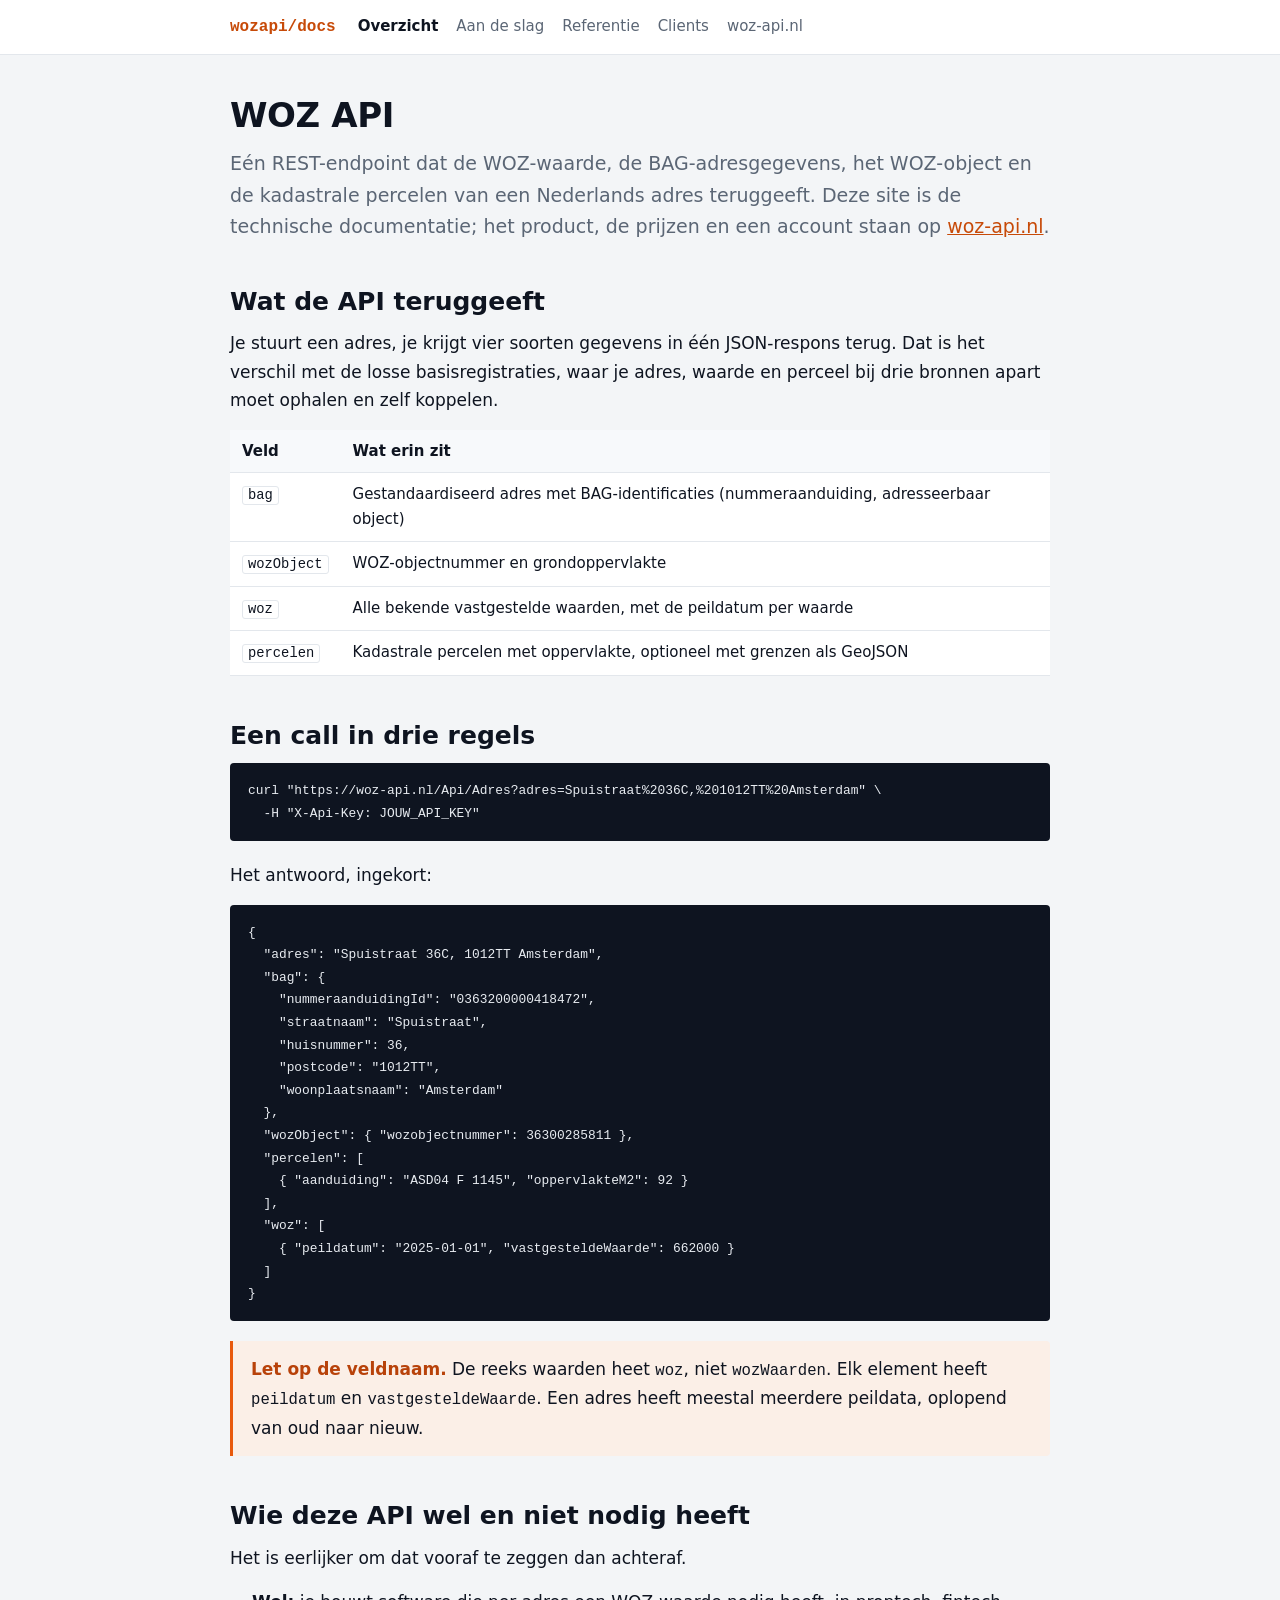
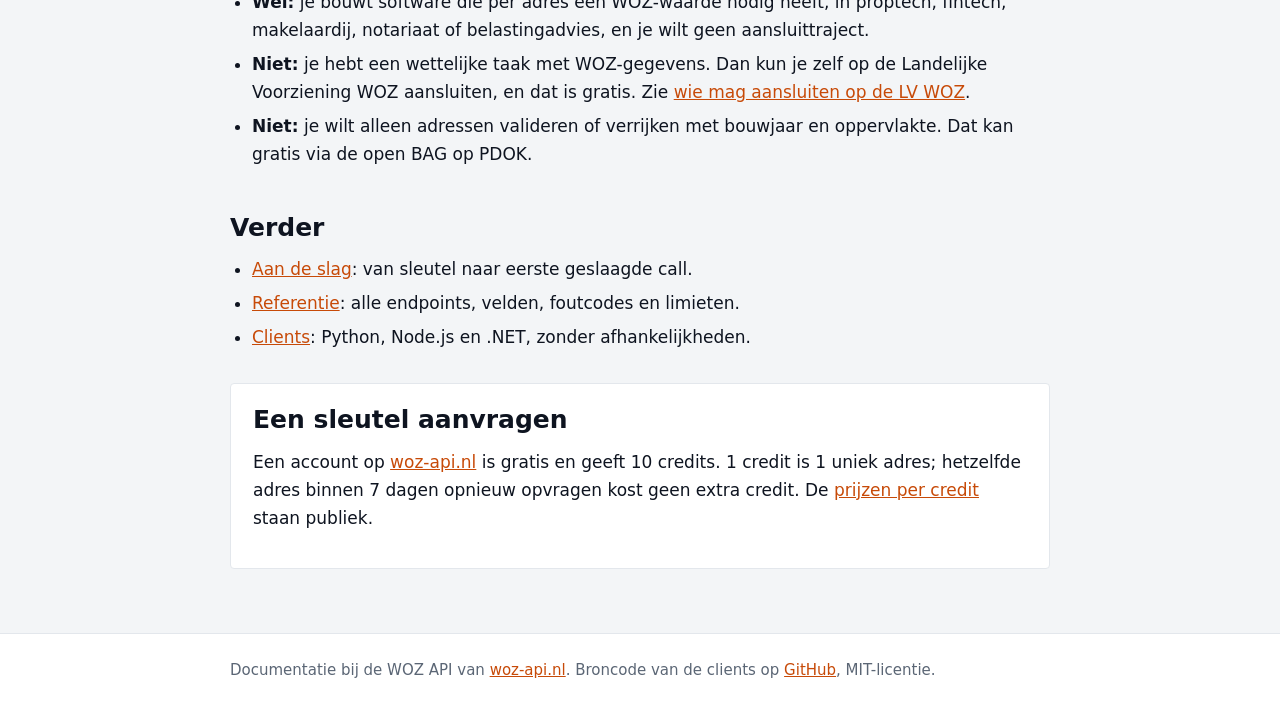
==== index.html @ 1099d042 "Technische documentatie van de WOZ API Vier pagina's: overzicht, aan de slag, referentie en clients." ====
<!doctype html>
<html lang="nl">
<head>
<meta charset="utf-8">
<meta name="viewport" content="width=device-width, initial-scale=1">
<title>WOZ API: technische documentatie voor Nederlandse WOZ-waarden</title>
<meta name="description" content="Technische documentatie van de WOZ API: WOZ-waarde, BAG-adres en kadastraal perceel van elk Nederlands adres via 1 REST-endpoint. Clients in Python, Node en .NET.">
<link rel="canonical" href="https://wozapi.github.io/">
<link rel="stylesheet" href="/assets/docs.css">
<meta property="og:type" content="website">
<meta property="og:title" content="WOZ API: technische documentatie">
<meta property="og:description" content="WOZ-waarde, BAG-adresgegevens en kadastrale percelen van elk Nederlands adres via 1 REST-endpoint.">
<meta property="og:url" content="https://wozapi.github.io/">
<script type="application/ld+json">
{"@context":"https://schema.org","@graph":[
{"@type":"TechArticle","headline":"WOZ API: technische documentatie voor Nederlandse WOZ-waarden","description":"Technische documentatie van de WOZ API: WOZ-waarde, BAG-adresgegevens en kadastrale percelen van elk Nederlands adres via 1 REST-endpoint.","url":"https://wozapi.github.io/","inLanguage":"nl-NL","author":{"@type":"Organization","name":"WozApi","url":"https://woz-api.nl"},"about":{"@type":"WebAPI","name":"WOZ API","documentation":"https://wozapi.github.io/reference.html","provider":{"@type":"Organization","name":"WozApi","url":"https://woz-api.nl"}}}
]}
</script>
</head>
<body>
<header class="top">
  <div class="wrap">
    <a class="brand" href="/">wozapi<span aria-hidden="true">/</span>docs</a>
    <nav aria-label="Documentatie">
      <a href="/" aria-current="page">Overzicht</a>
      <a href="/getting-started.html">Aan de slag</a>
      <a href="/reference.html">Referentie</a>
      <a href="/clients.html">Clients</a>
      <a href="https://woz-api.nl">woz-api.nl</a>
    </nav>
  </div>
</header>

<main>
<div class="wrap">

<h1>WOZ API</h1>
<p class="lead">Eén REST-endpoint dat de WOZ-waarde, de BAG-adresgegevens, het WOZ-object en de
kadastrale percelen van een Nederlands adres teruggeeft. Deze site is de technische
documentatie; het product, de prijzen en een account staan op
<a href="https://woz-api.nl">woz-api.nl</a>.</p>

<h2>Wat de API teruggeeft</h2>
<p>Je stuurt een adres, je krijgt vier soorten gegevens in één JSON-respons terug. Dat is het
verschil met de losse basisregistraties, waar je adres, waarde en perceel bij drie bronnen
apart moet ophalen en zelf koppelen.</p>

<div class="table-scroll">
<table>
  <thead><tr><th>Veld</th><th>Wat erin zit</th></tr></thead>
  <tbody>
    <tr><td><code>bag</code></td><td>Gestandaardiseerd adres met BAG-identificaties (nummeraanduiding, adresseerbaar object)</td></tr>
    <tr><td><code>wozObject</code></td><td>WOZ-objectnummer en grondoppervlakte</td></tr>
    <tr><td><code>woz</code></td><td>Alle bekende vastgestelde waarden, met de peildatum per waarde</td></tr>
    <tr><td><code>percelen</code></td><td>Kadastrale percelen met oppervlakte, optioneel met grenzen als GeoJSON</td></tr>
  </tbody>
</table>
</div>

<h2>Een call in drie regels</h2>
<pre tabindex="0" role="region" aria-label="Voorbeeld met curl"><code>curl "https://woz-api.nl/Api/Adres?adres=Spuistraat%2036C,%201012TT%20Amsterdam" \
  -H "X-Api-Key: JOUW_API_KEY"</code></pre>

<p>Het antwoord, ingekort:</p>

<pre tabindex="0" role="region" aria-label="Voorbeeldrespons"><code>{
  "adres": "Spuistraat 36C, 1012TT Amsterdam",
  "bag": {
    "nummeraanduidingId": "0363200000418472",
    "straatnaam": "Spuistraat",
    "huisnummer": 36,
    "postcode": "1012TT",
    "woonplaatsnaam": "Amsterdam"
  },
  "wozObject": { "wozobjectnummer": 36300285811 },
  "percelen": [
    { "aanduiding": "ASD04 F 1145", "oppervlakteM2": 92 }
  ],
  "woz": [
    { "peildatum": "2025-01-01", "vastgesteldeWaarde": 662000 }
  ]
}</code></pre>

<div class="callout">
  <strong>Let op de veldnaam.</strong> De reeks waarden heet <code>woz</code>, niet
  <code>wozWaarden</code>. Elk element heeft <code>peildatum</code> en
  <code>vastgesteldeWaarde</code>. Een adres heeft meestal meerdere peildata, oplopend van oud
  naar nieuw.
</div>

<h2>Wie deze API wel en niet nodig heeft</h2>
<p>Het is eerlijker om dat vooraf te zeggen dan achteraf.</p>
<ul>
  <li><strong>Wel:</strong> je bouwt software die per adres een WOZ-waarde nodig heeft, in
    proptech, fintech, makelaardij, notariaat of belastingadvies, en je wilt geen aansluittraject.</li>
  <li><strong>Niet:</strong> je hebt een wettelijke taak met WOZ-gegevens. Dan kun je zelf op de
    Landelijke Voorziening WOZ aansluiten, en dat is gratis. Zie
    <a href="https://woz-api.nl/artikelen/lv-woz-uitgelegd-wie-mag-aansluiten-en-wie-niet">wie
    mag aansluiten op de LV WOZ</a>.</li>
  <li><strong>Niet:</strong> je wilt alleen adressen valideren of verrijken met bouwjaar en
    oppervlakte. Dat kan gratis via de open BAG op PDOK.</li>
</ul>

<h2>Verder</h2>
<ul>
  <li><a href="/getting-started.html">Aan de slag</a>: van sleutel naar eerste geslaagde call.</li>
  <li><a href="/reference.html">Referentie</a>: alle endpoints, velden, foutcodes en limieten.</li>
  <li><a href="/clients.html">Clients</a>: Python, Node.js en .NET, zonder afhankelijkheden.</li>
</ul>

<div class="cta">
  <h2>Een sleutel aanvragen</h2>
  <p>Een account op <a href="https://woz-api.nl">woz-api.nl</a> is gratis en geeft 10 credits.
  1 credit is 1 uniek adres; hetzelfde adres binnen 7 dagen opnieuw opvragen kost geen extra
  credit. De <a href="https://woz-api.nl/woz-api-prijs">prijzen per credit</a> staan publiek.</p>
</div>

</div>
</main>

<footer class="bottom">
  <div class="wrap">
    Documentatie bij de WOZ API van <a href="https://woz-api.nl">woz-api.nl</a>.
    Broncode van de clients op <a href="https://github.com/WozApi/wozapi-clients">GitHub</a>, MIT-licentie.
  </div>
</footer>
</body>
</html>
---- assets/docs.css ----
/* WozApi docs, huisstijl uit docs/design/DESIGN_SYSTEM.md: inkt op koel papier, 1 accent.
   Bewust 1 klein CSS-bestand zonder build-stap: GitHub Pages serveert dit statisch, en een
   Jekyll-thema zou controle over de SEO-tags en de laadtijd kosten zonder iets toe te voegen.
   Systeemfonts omdat een webfont hier een extra render-blocking request naar een derde partij
   zou zijn voor documentatie die vooral gelezen en gescand wordt. */
:root {
  --paper: #F3F5F7;
  --card: #FFFFFF;
  --ink: #0E1420;
  --muted: #5B6675;
  --line: #E3E7EC;
  --accent: #E8590C;
  --accent-strong: #C74A08;
  --accent-weak: #FBEFE7;
  --accent-ink: #B8420A;
  --mono: ui-monospace, SFMono-Regular, "SF Mono", Menlo, Consolas, "Liberation Mono", monospace;
  --sans: system-ui, -apple-system, "Segoe UI", Roboto, Helvetica, Arial, sans-serif;
}

* { box-sizing: border-box; }

body {
  margin: 0;
  background: var(--paper);
  color: var(--ink);
  font-family: var(--sans);
  font-size: 17px;
  line-height: 1.65;
  -webkit-text-size-adjust: 100%;
}

.wrap { max-width: 860px; margin: 0 auto; padding: 0 20px; }

header.top {
  background: var(--card);
  border-bottom: 1px solid var(--line);
  padding: 14px 0;
}
header.top .wrap { display: flex; flex-wrap: wrap; gap: 8px 22px; align-items: baseline; }
header.top .brand {
  font-family: var(--mono);
  font-weight: 600;
  color: var(--accent-strong);
  text-decoration: none;
  font-size: 16px;
}
header.top nav { display: flex; flex-wrap: wrap; gap: 18px; }
header.top nav a { color: var(--muted); text-decoration: none; font-size: 15px; }
header.top nav a:hover, header.top nav a:focus { color: var(--accent-strong); text-decoration: underline; }
header.top nav a[aria-current="page"] { color: var(--ink); font-weight: 600; }

main { padding: 40px 0 64px; }

h1 { font-size: 34px; line-height: 1.2; letter-spacing: -0.4px; margin: 0 0 12px; }
h2 { font-size: 25px; line-height: 1.25; margin: 44px 0 12px; }
h3 { font-size: 19px; margin: 30px 0 8px; }

.lead { font-size: 19px; color: var(--muted); margin: 0 0 28px; }

p { margin: 0 0 16px; }
ul, ol { margin: 0 0 16px; padding-left: 22px; }
li { margin-bottom: 6px; }

/* Links in lopende tekst onderstreept: het oranje haalt tegen de grijze tekst geen 3:1,
   dus kleur alleen is hier geen toegankelijk onderscheid. */
main a { color: var(--accent-strong); text-decoration: underline; }
main a:hover, main a:focus { text-decoration-thickness: 2px; }

pre {
  background: var(--ink);
  color: #E8ECF1;
  padding: 16px 18px;
  border-radius: 4px;
  overflow-x: auto;
  font-family: var(--mono);
  font-size: 14px;
  line-height: 1.6;
  margin: 0 0 20px;
}
pre:focus-visible { outline: 3px solid var(--accent); outline-offset: 2px; }
code { font-family: var(--mono); font-size: 0.92em; }
p code, li code, td code {
  background: var(--card);
  border: 1px solid var(--line);
  padding: 1px 5px;
  border-radius: 3px;
}

.table-scroll { overflow-x: auto; margin: 0 0 20px; }
table { border-collapse: collapse; width: 100%; font-size: 15px; background: var(--card); }
th, td { text-align: left; padding: 9px 12px; border-bottom: 1px solid var(--line); vertical-align: top; }
th { background: #F7F9FB; font-weight: 600; }

.callout {
  background: var(--accent-weak);
  border-left: 3px solid var(--accent);
  padding: 14px 18px;
  margin: 0 0 22px;
  border-radius: 0 4px 4px 0;
}
.callout strong { color: var(--accent-ink); }

.cta {
  background: var(--card);
  border: 1px solid var(--line);
  border-radius: 4px;
  padding: 20px 22px;
  margin: 32px 0 0;
}
.cta h2 { margin-top: 0; }

footer.bottom {
  border-top: 1px solid var(--line);
  background: var(--card);
  padding: 24px 0;
  color: var(--muted);
  font-size: 15px;
}
footer.bottom a { color: var(--accent-strong); }

@media (max-width: 560px) {
  body { font-size: 16px; }
  h1 { font-size: 28px; }
  h2 { font-size: 22px; }
  main { padding: 28px 0 44px; }
}
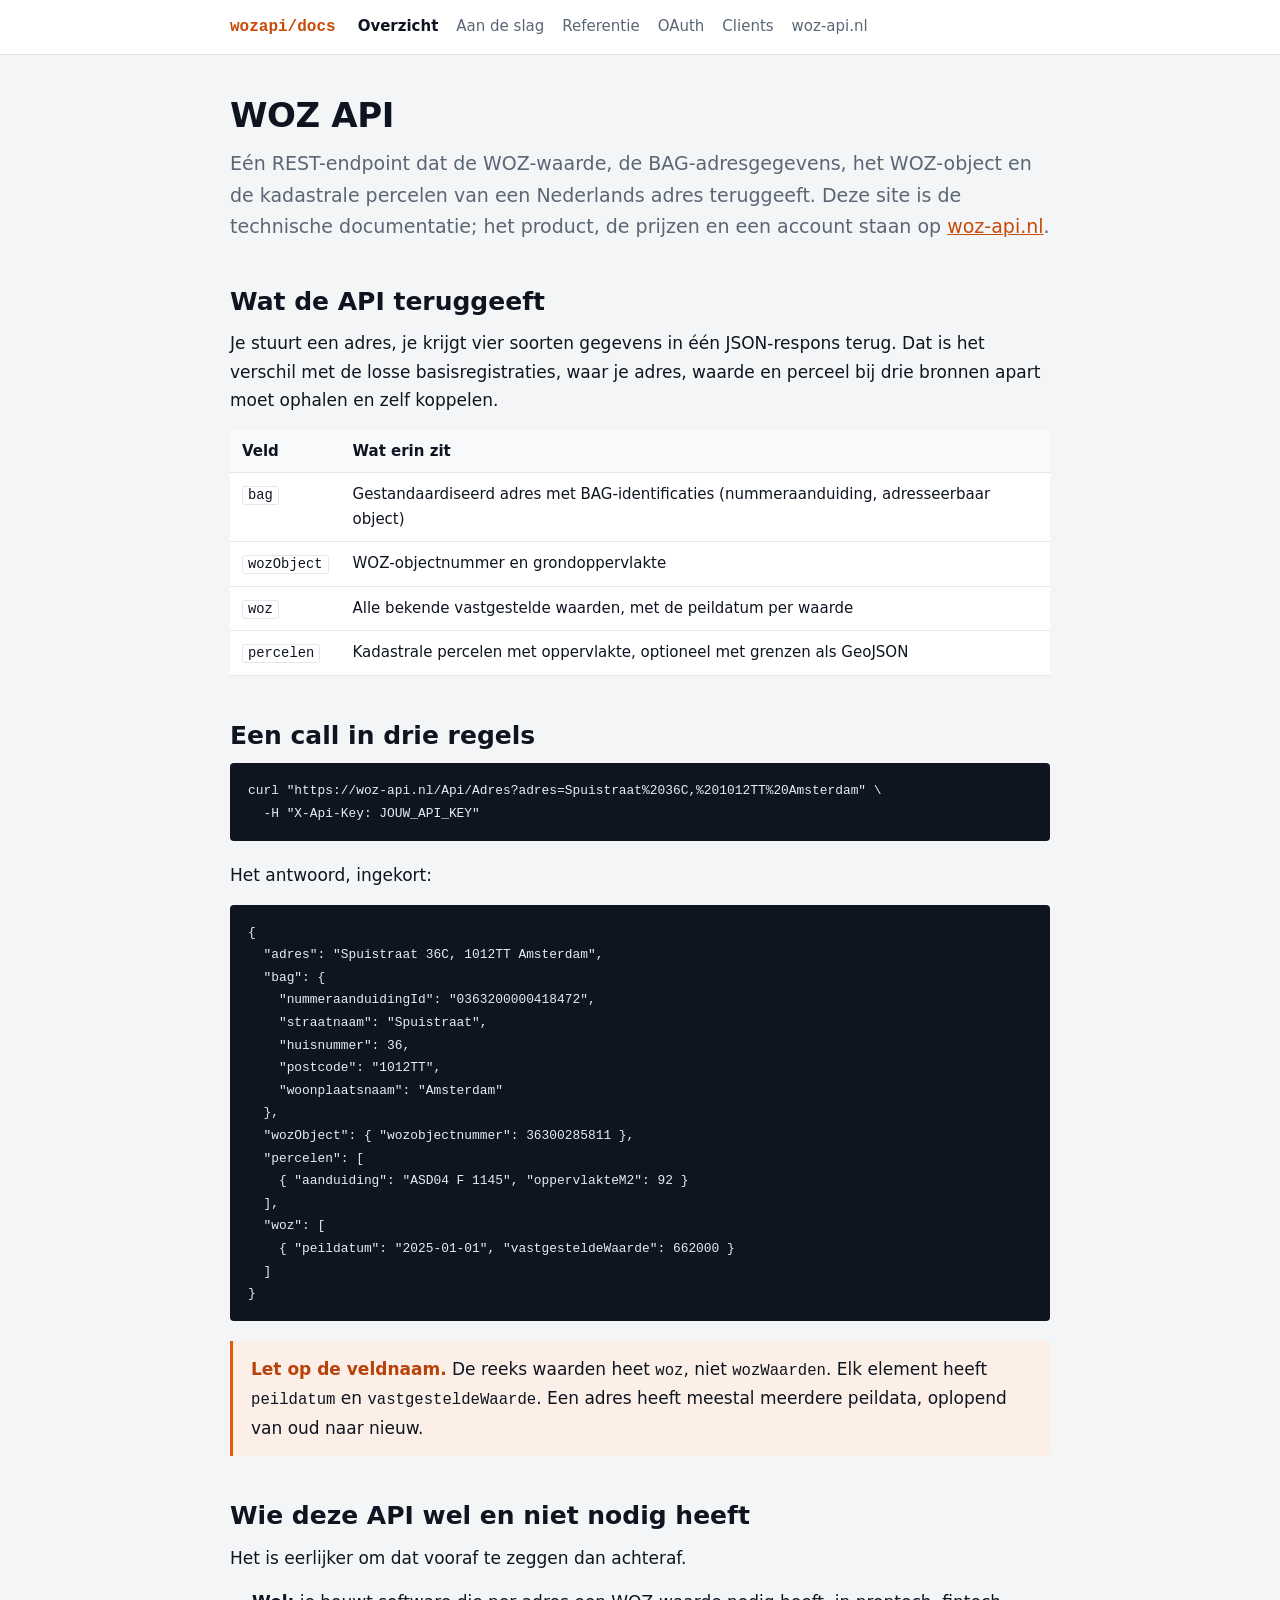
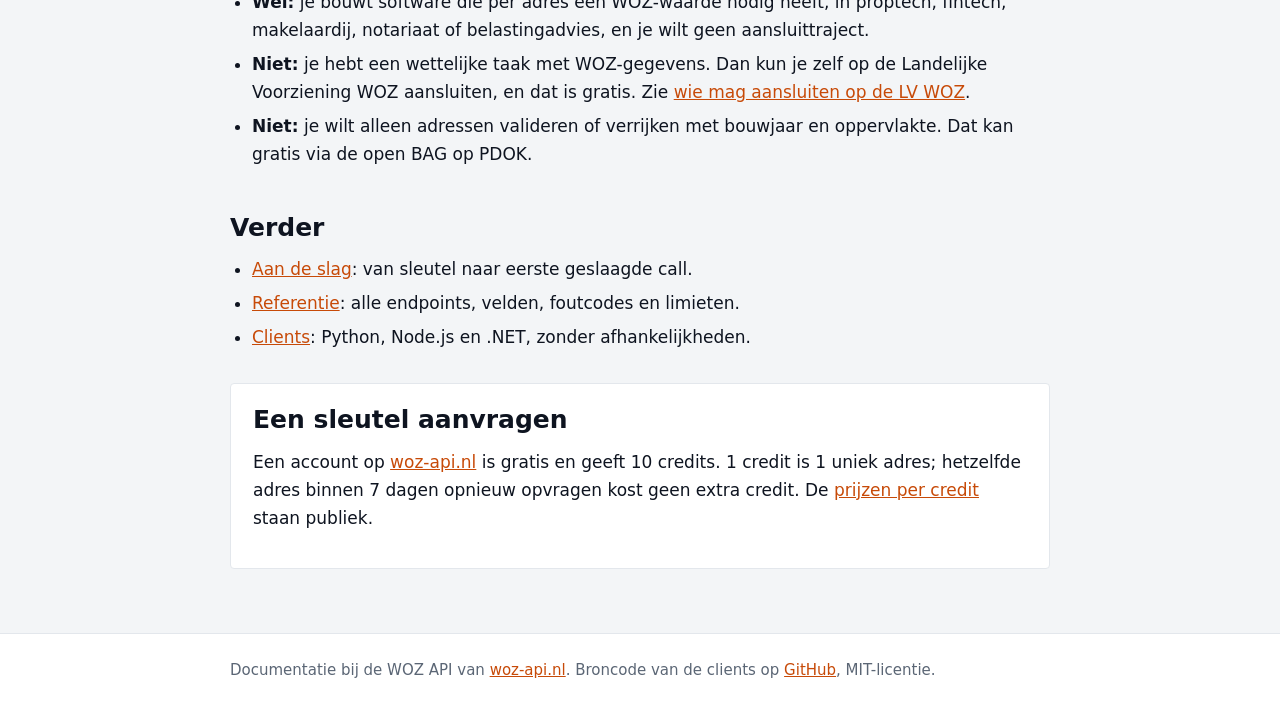
==== commit 61fd8aff: "OAuth-koppeling voor softwareleveranciers: referentiepagina, nav en sitemap" ====
--- a/index.html
+++ b/index.html
@@ -25,6 +25,7 @@
       <a href="/" aria-current="page">Overzicht</a>
       <a href="/getting-started.html">Aan de slag</a>
       <a href="/reference.html">Referentie</a>
+      <a href="/oauth.html">OAuth</a>
       <a href="/clients.html">Clients</a>
       <a href="https://woz-api.nl">woz-api.nl</a>
     </nav>
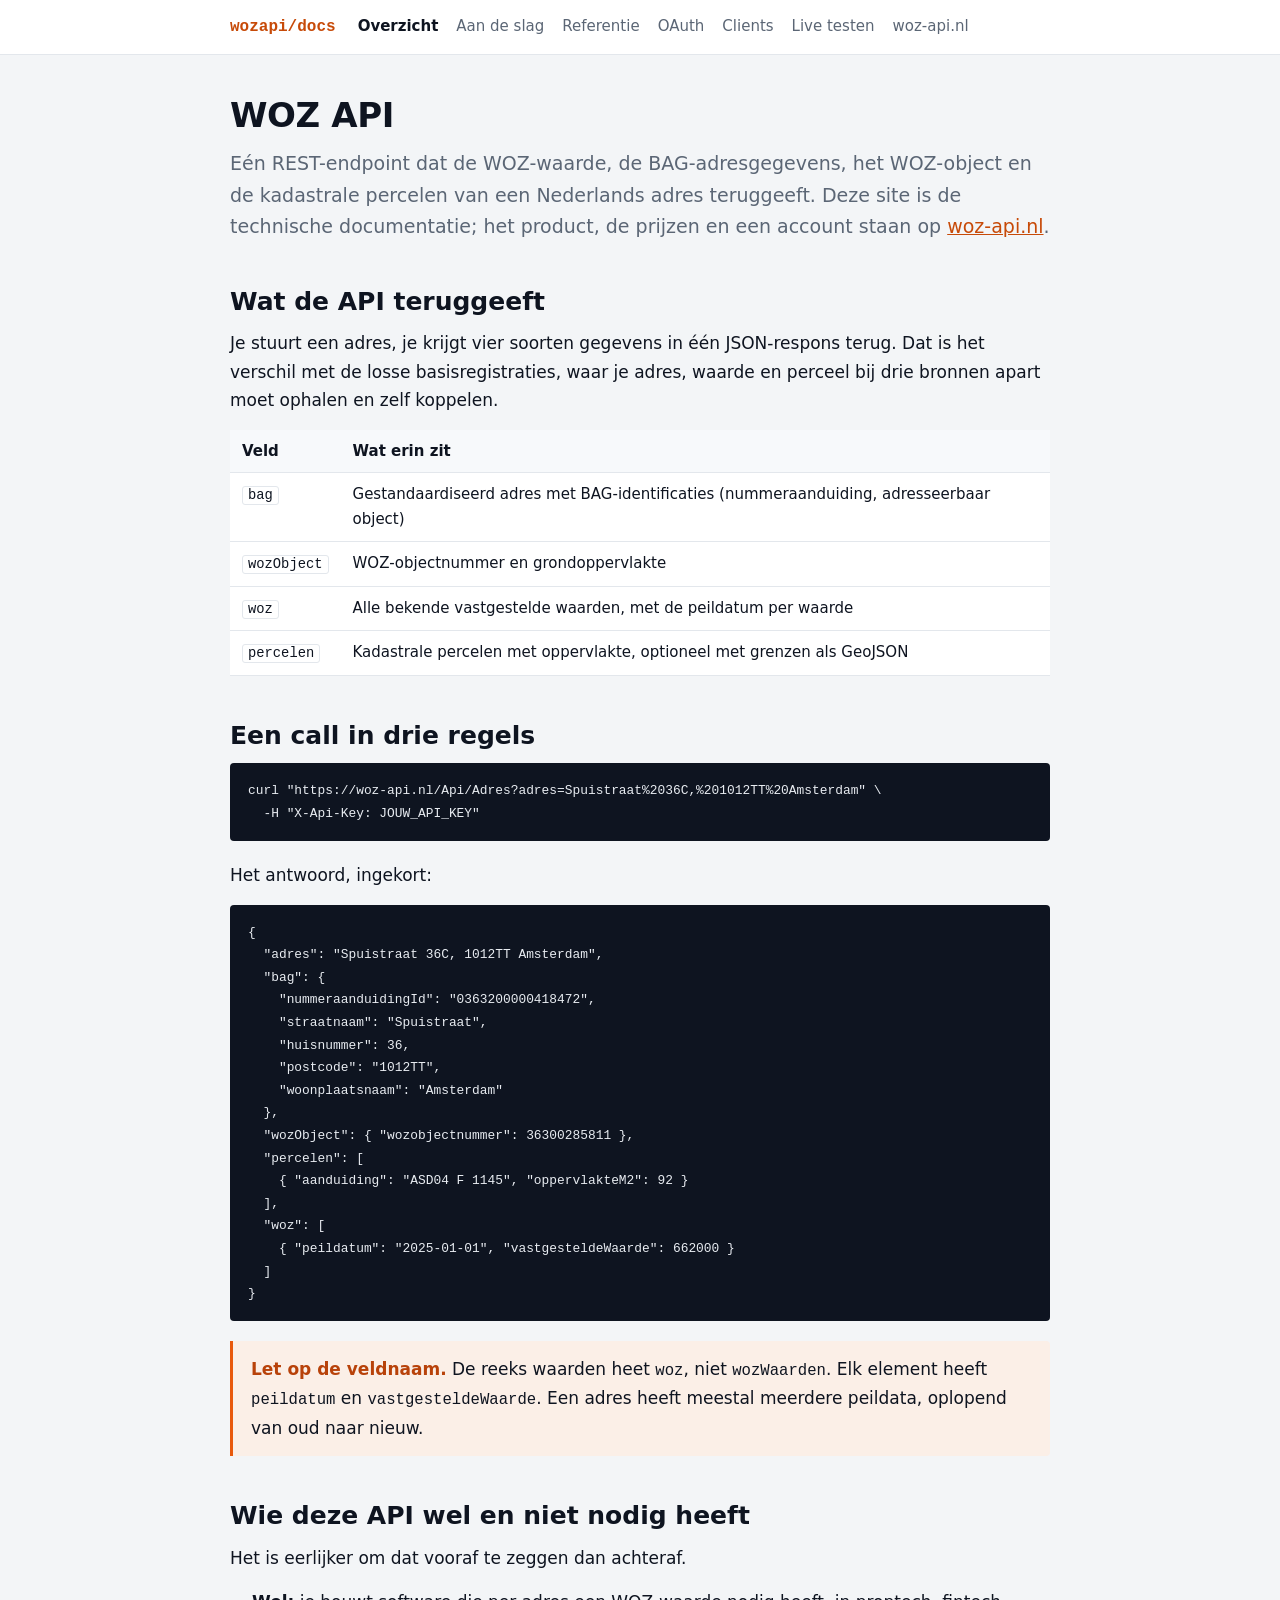
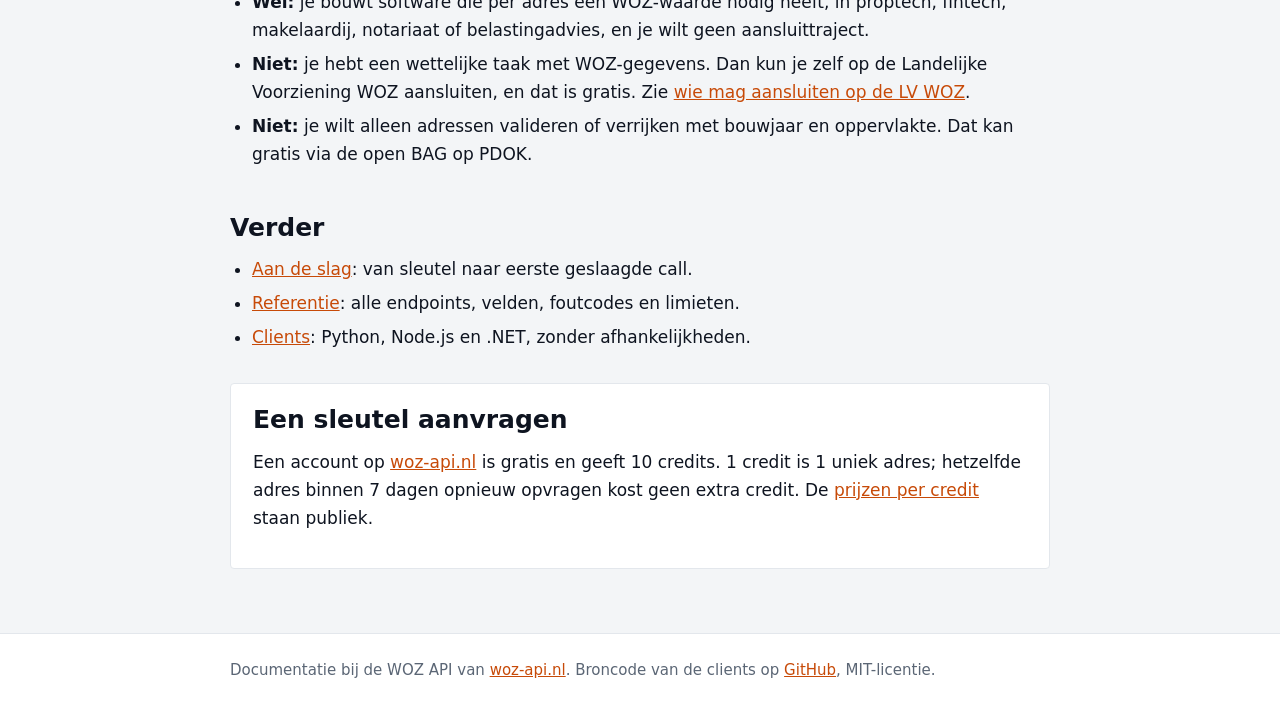
==== commit 336b4b8d: "Live testen in het menu, zodat deze site naar de werkende API wijst De handleiding en de OpenAPI-ref" ====
--- a/index.html
+++ b/index.html
@@ -27,6 +27,7 @@
       <a href="/reference.html">Referentie</a>
       <a href="/oauth.html">OAuth</a>
       <a href="/clients.html">Clients</a>
+      <a href="https://woz-api.nl/swagger">Live testen</a>
       <a href="https://woz-api.nl">woz-api.nl</a>
     </nav>
   </div>
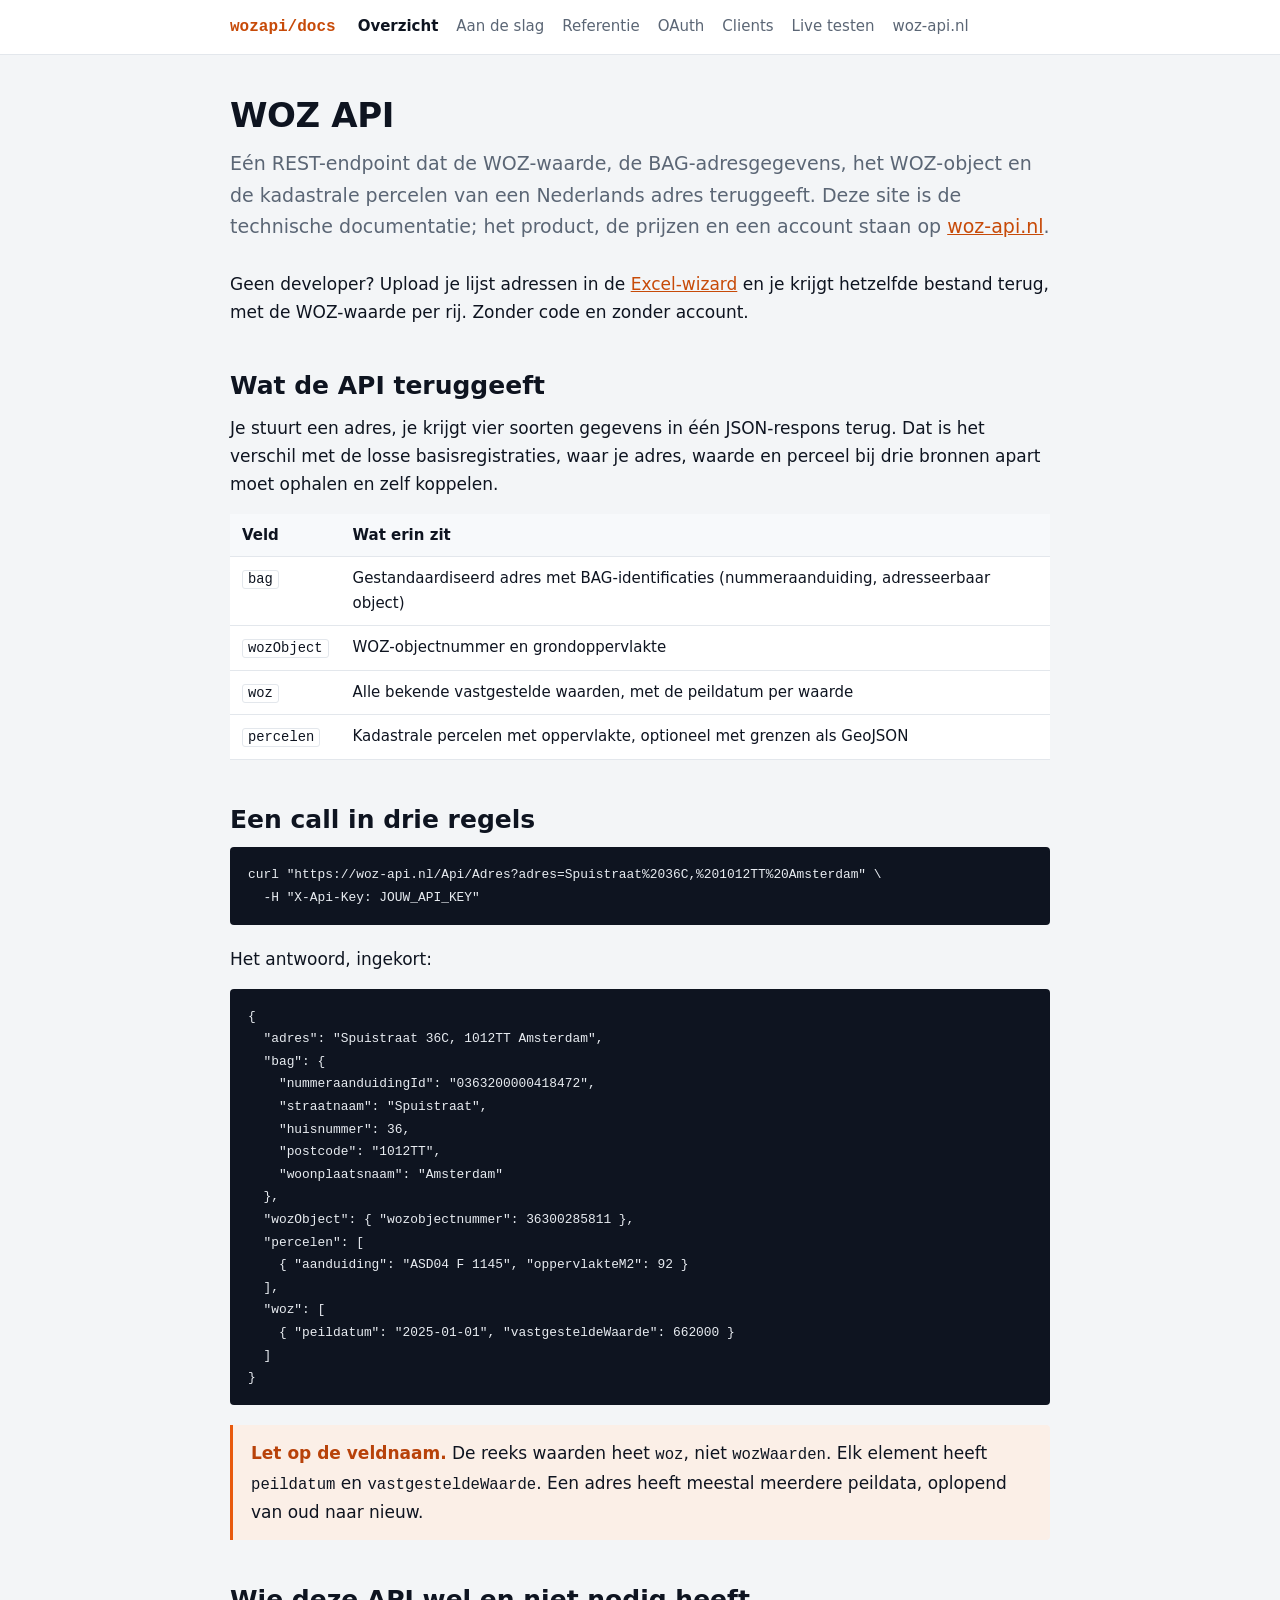
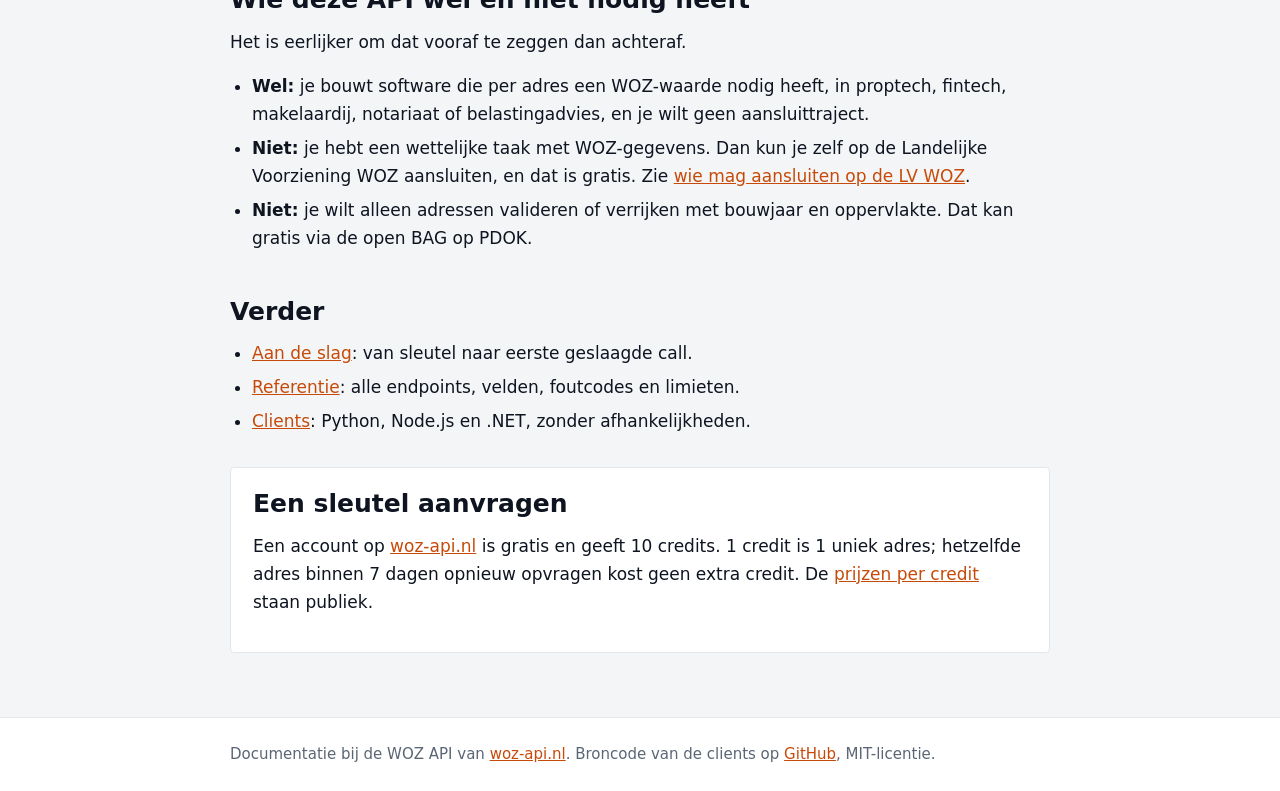
==== commit 4c128f55: "Wie geen developer is, vindt de Excel-wizard op de voorpagina" ====
--- a/index.html
+++ b/index.html
@@ -7,6 +7,16 @@
 <meta name="description" content="Technische documentatie van de WOZ API: WOZ-waarde, BAG-adres en kadastraal perceel van elk Nederlands adres via 1 REST-endpoint. Clients in Python, Node en .NET.">
 <link rel="canonical" href="https://wozapi.github.io/">
 <link rel="stylesheet" href="/assets/docs.css">
+<!-- Favicons: iconpack van 1 sep 2026, gelijk aan woz-api.nl. Zelfde merk, zelfde tabicoon. -->
+<link rel="icon" href="/favicon.ico" sizes="any">
+<link rel="icon" type="image/png" sizes="16x16" href="/favicon-16x16.png">
+<link rel="icon" type="image/png" sizes="32x32" href="/favicon-32x32.png">
+<link rel="icon" type="image/png" sizes="48x48" href="/favicon-48x48.png">
+<link rel="icon" type="image/png" sizes="96x96" href="/favicon-96x96.png">
+<link rel="icon" type="image/svg+xml" href="/favicon.svg">
+<link rel="apple-touch-icon" sizes="180x180" href="/apple-touch-icon.png">
+<link rel="mask-icon" href="/safari-pinned-tab.svg" color="#E8590C">
+<meta name="theme-color" content="#0E1420">
 <meta property="og:type" content="website">
 <meta property="og:title" content="WOZ API: technische documentatie">
 <meta property="og:description" content="WOZ-waarde, BAG-adresgegevens en kadastrale percelen van elk Nederlands adres via 1 REST-endpoint.">
@@ -41,6 +51,9 @@
 kadastrale percelen van een Nederlands adres teruggeeft. Deze site is de technische
 documentatie; het product, de prijzen en een account staan op
 <a href="https://woz-api.nl">woz-api.nl</a>.</p>
+<p>Geen developer? Upload je lijst adressen in de
+<a href="https://woz-api.nl/woz-waarden-in-excel">Excel-wizard</a> en je krijgt hetzelfde bestand
+terug, met de WOZ-waarde per rij. Zonder code en zonder account.</p>
 
 <h2>Wat de API teruggeeft</h2>
 <p>Je stuurt een adres, je krijgt vier soorten gegevens in één JSON-respons terug. Dat is het
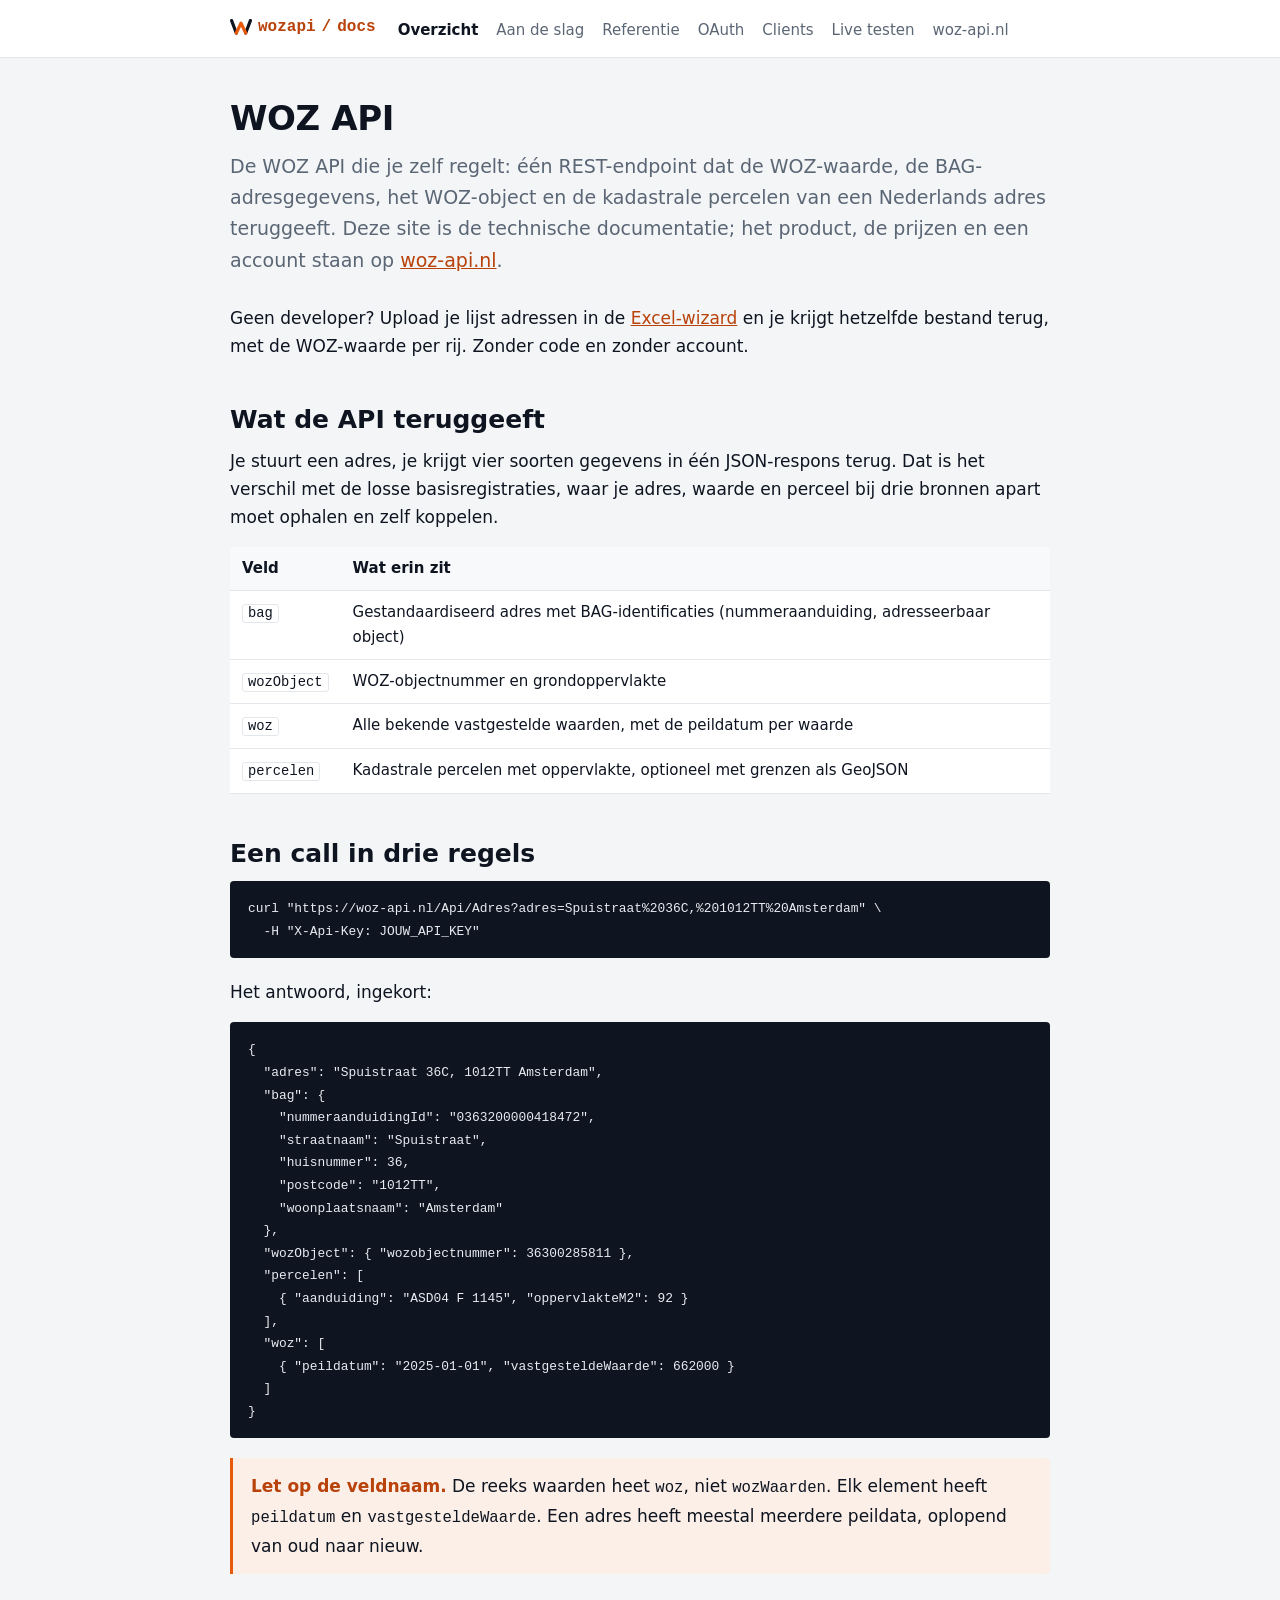
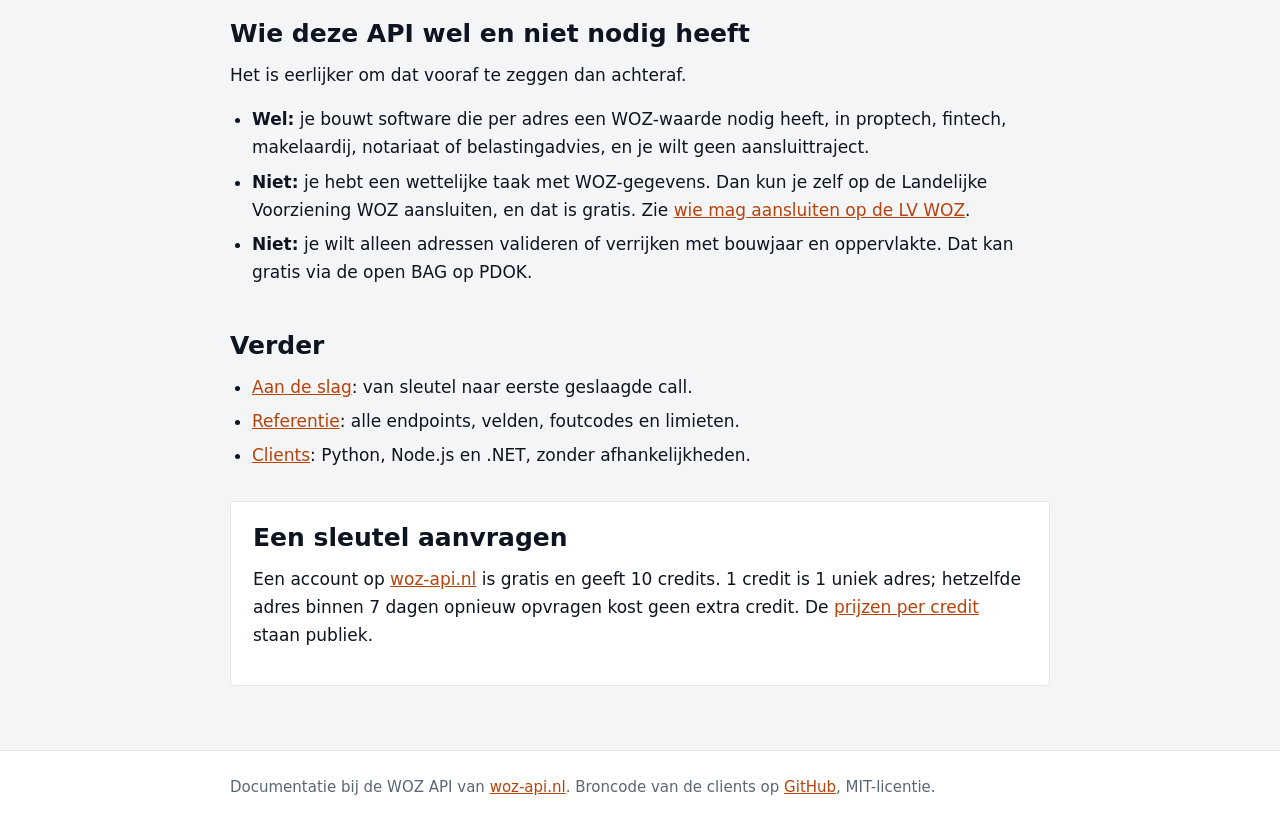
==== commit b1207e8b: "Het merk: het dakje in de kop, nieuwe favicons en Wozapi als schrijfwijze" ====
--- a/index.html
+++ b/index.html
@@ -23,14 +23,14 @@
 <meta property="og:url" content="https://wozapi.github.io/">
 <script type="application/ld+json">
 {"@context":"https://schema.org","@graph":[
-{"@type":"TechArticle","headline":"WOZ API: technische documentatie voor Nederlandse WOZ-waarden","description":"Technische documentatie van de WOZ API: WOZ-waarde, BAG-adresgegevens en kadastrale percelen van elk Nederlands adres via 1 REST-endpoint.","url":"https://wozapi.github.io/","inLanguage":"nl-NL","author":{"@type":"Organization","name":"WozApi","url":"https://woz-api.nl"},"about":{"@type":"WebAPI","name":"WOZ API","documentation":"https://wozapi.github.io/reference.html","provider":{"@type":"Organization","name":"WozApi","url":"https://woz-api.nl"}}}
+{"@type":"TechArticle","headline":"WOZ API: technische documentatie voor Nederlandse WOZ-waarden","description":"Technische documentatie van de WOZ API: WOZ-waarde, BAG-adresgegevens en kadastrale percelen van elk Nederlands adres via 1 REST-endpoint.","url":"https://wozapi.github.io/","inLanguage":"nl-NL","author":{"@type":"Organization","name":"Wozapi","url":"https://woz-api.nl"},"about":{"@type":"WebAPI","name":"WOZ API","documentation":"https://wozapi.github.io/reference.html","provider":{"@type":"Organization","name":"Wozapi","url":"https://woz-api.nl"}}}
 ]}
 </script>
 </head>
 <body>
 <header class="top">
   <div class="wrap">
-    <a class="brand" href="/">wozapi<span aria-hidden="true">/</span>docs</a>
+    <a class="brand" href="/"><svg class="brand-dakje" viewBox="5.5 19.5 89 63" aria-hidden="true" focusable="false"><path d="M12 26 31 76M69 76 88 26" fill="none" stroke="var(--ink)" stroke-width="13" stroke-linecap="round"/><path d="M31 76 50 36 69 76" fill="none" stroke="var(--accent)" stroke-width="13" stroke-linecap="round" stroke-linejoin="round"/></svg>wozapi<span aria-hidden="true">/</span>docs</a>
     <nav aria-label="Documentatie">
       <a href="/" aria-current="page">Overzicht</a>
       <a href="/getting-started.html">Aan de slag</a>
@@ -47,7 +47,7 @@
 <div class="wrap">
 
 <h1>WOZ API</h1>
-<p class="lead">Eén REST-endpoint dat de WOZ-waarde, de BAG-adresgegevens, het WOZ-object en de
+<p class="lead">De WOZ API die je zelf regelt: één REST-endpoint dat de WOZ-waarde, de BAG-adresgegevens, het WOZ-object en de
 kadastrale percelen van een Nederlands adres teruggeeft. Deze site is de technische
 documentatie; het product, de prijzen en een account staan op
 <a href="https://woz-api.nl">woz-api.nl</a>.</p>
--- a/assets/docs.css
+++ b/assets/docs.css
@@ -1,21 +1,112 @@
-/* WozApi docs, huisstijl uit docs/design/DESIGN_SYSTEM.md: inkt op koel papier, 1 accent.
+﻿/* WozApi docs, huisstijl uit docs/design/DESIGN_SYSTEM.md: inkt op koel papier, 1 accent.
    Bewust 1 klein CSS-bestand zonder build-stap: GitHub Pages serveert dit statisch, en een
    Jekyll-thema zou controle over de SEO-tags en de laadtijd kosten zonder iets toe te voegen.
    Systeemfonts omdat een webfont hier een extra render-blocking request naar een derde partij
    zou zijn voor documentatie die vooral gelezen en gescand wordt. */
-:root {
-  --paper: #F3F5F7;
-  --card: #FFFFFF;
-  --ink: #0E1420;
+/* @tokens-begin (gegenereerd door scripts/sync-design-tokens.py, niet met de hand wijzigen) */
+:root{
+
+  /* Kleur: inkt en papier */
+  --ink: #0E1420;  /* Dominant: tekst en donkere vlakken. 18,4:1 op wit. */
+  --ink-soft: #29313D;
+  --paper: #F3F5F7;  /* Pagina-achtergrond. Effen, nooit een gradient of gloed. */
+  --surface: #FFFFFF;
+  --surface-2: #F7F9FB;
+  --surface-translucent: rgba(255, 255, 255, .88);  /* Doorschijnend --surface, alleen voor de sticky header en footer met backdrop-filter. */
+  --line: #E3E7EC;
+  --line-strong: #CDD4DC;
+  --control-border: #858E9B;  /* De rand van een BEDIENBAAR element: invoerveld, select, checkbox, omlijnde knop. 3,31:1 op --surface, 3,14:1 op --surface-2 en 3,03:1 op --paper, dus op alle drie de gronden boven de 3:1 die WCAG 1.4.11 voor de begrenzing van een besturingselement vraagt. --line-strong haalt daar 1,50:1. Voor een decoratieve scheidingslijn blijft --line-strong gelden; die valt niet onder die eis en donkerder maken zou de hele site zwaarder maken. */
   --muted: #5B6675;
-  --line: #E3E7EC;
+
+  /* Kleur: het accent */
   --accent: #E8590C;
-  --accent-strong: #C74A08;
+  --accent-strong: #C74A08;  /* Voor GEVULDE vlakken en randen, niet voor tekst: op wit 4,76:1, maar op --paper 4,36:1 en dus door WCAG AA. */
   --accent-weak: #FBEFE7;
-  --accent-ink: #B8420A;
-  --mono: ui-monospace, SFMono-Regular, "SF Mono", Menlo, Consolas, "Liberation Mono", monospace;
+  --accent-ink: #B8420A;  /* De tekstvariant van het accent: 5,49:1 op wit, 5,03:1 op paper, 4,87:1 op accent-weak. Accentgekleurde TEKST gaat hier altijd via. */
+  --on-accent: #FFFFFF;  /* Tekstkleur op een gevuld accentvlak, zodat knoppen geen kale hex nodig hebben. */
+
+  /* Kleur: status */
+  --ok: #0E7C57;
+  --ok-weak: #E7F4EF;  /* Tint per status. Deze zes ontbraken, en dat is waarom er tien losse Tailwind-hexen in site.css stonden. */
+  --ok-ink: #0A6044;  /* 6,7:1 op --ok-weak, 7,6:1 op wit */
+  --warn: #B5820A;  /* Vlak, rand of icoon; als lopende tekst haalt hij 3,4:1. Voor tekst --warn-ink. */
+  --warn-weak: #FAF2DC;
+  --warn-ink: #8A6308;  /* 4,9:1 op --warn-weak, 5,4:1 op wit */
+  --danger: #C0392B;
+  --danger-weak: #FBECEA;
+  --danger-ink: #A32A1E;  /* 6,3:1 op --danger-weak, 7,2:1 op wit */
+
+  /* Focus */
+  --focus: 0 0 0 3px rgba(232, 89, 12, .32);  /* De focus-visible ring. Nooit outline:none zonder deze terug te zetten. */
+
+  /* Typografie */
+  --font-body: "Manrope", "Segoe UI", system-ui, sans-serif;
+  --font-head: "Archivo", "Segoe UI", system-ui, sans-serif;
+  --font-display: var(--font-head);
+  --font-mono: "IBM Plex Mono", ui-monospace, "SFMono-Regular", Menlo, monospace;
+
+  /* Typeschaal */
+  --text-12: 12px;  /* Tien stappen. Dit bestand had er 48, waaronder .7188rem en .73rem: geen schaal maar per component op het oog afgesteld. */
+  --text-13: 13px;
+  --text-14: 14px;
+  --text-16: 16px;
+  --text-18: 18px;
+  --text-20: 20px;
+  --text-24: 24px;
+  --text-30: 30px;
+  --text-38: 38px;
+  --text-48: 48px;
+  --leading-tight: 1.1;  /* display */
+  --leading-snug: 1.3;  /* korte koppen, tabelcellen */
+  --leading-normal: 1.6;  /* lopende tekst */
+
+  /* Ruimte */
+  --space-2: 2px;
+  --space-4: 4px;  /* Schaal: 2, 4, 8, 12, 16, 20, 24, 32, 40, 48, 56, 72. 10, 14, 18 en 22 staan er bewust niet op. */
+  --space-8: 8px;
+  --space-12: 12px;
+  --space-16: 16px;
+  --space-20: 20px;
+  --space-24: 24px;
+  --space-32: 32px;
+  --space-40: 40px;
+  --space-48: 48px;
+  --space-56: 56px;
+  --space-72: 72px;  /* Legacy-aliassen (nog in gebruik in oudere regels), naar tokens gemapt */
+
+  /* Radius */
+  --radius-sm: 5px;
+  --radius: 8px;
+  --radius-md: 10px;
+  --radius-lg: 12px;
+  --radius-xl: 14px;  /* Alleen waar 14px echt bedoeld is; .btn staat sinds 20 sep 2026 op --radius. */
+  --radius-pill: 999px;  /* Elevatie: randen scheiden, schaduw alleen voor overlays */
+
+  /* Elevatie */
+  --shadow-sm: 0 1px 2px rgba(14, 20, 32, .06);
+  --shadow: 0 2px 8px rgba(14, 20, 32, .08);
+  --shadow-lg: 0 6px 20px rgba(14, 20, 32, .10);  /* Motion */
+
+  /* Beweging */
+  --ease: cubic-bezier(.2, .7, .3, 1);
+  --dur: 160ms;
+
+  /* Legacy-aliassen (nog in gebruik in oudere regels) */
+  --bg: var(--paper);
+  --bg-soft: var(--surface-2);
+  --text: var(--ink);
+  --card: var(--surface);
+  --border: var(--line);
+  --accent2: var(--accent-strong);  /* was violet; nu tonaal oranje zodat gradients niet blauw-violet zijn */
+
+  /* Alleen voor dit bestand */
   --sans: system-ui, -apple-system, "Segoe UI", Roboto, Helvetica, Arial, sans-serif;
-}
+  --mono: ui-monospace, SFMono-Regular, "SF Mono", Menlo, Consolas, monospace;
+
+  /* Aliassen: namen die de regels in dit bestand al gebruiken */
+  --card: var(--surface);
+}
+/* @tokens-eind */
 
 * { box-sizing: border-box; }
 
@@ -40,13 +131,18 @@
 header.top .brand {
   font-family: var(--mono);
   font-weight: 600;
-  color: var(--accent-strong);
+  color: var(--accent-ink);
   text-decoration: none;
   font-size: 16px;
-}
+  display: inline-flex;
+  align-items: center;
+  gap: 6px;
+}
+/* Het dakje van het merk (zie woz-api.nl en scripts/generate-logo.py in de bronrepo). */
+header.top .brand-dakje { width: 22px; height: 15.6px; flex: none; }
 header.top nav { display: flex; flex-wrap: wrap; gap: 18px; }
 header.top nav a { color: var(--muted); text-decoration: none; font-size: 15px; }
-header.top nav a:hover, header.top nav a:focus { color: var(--accent-strong); text-decoration: underline; }
+header.top nav a:hover, header.top nav a:focus { color: var(--accent-ink); text-decoration: underline; }
 header.top nav a[aria-current="page"] { color: var(--ink); font-weight: 600; }
 
 main { padding: 40px 0 64px; }
@@ -63,7 +159,7 @@
 
 /* Links in lopende tekst onderstreept: het oranje haalt tegen de grijze tekst geen 3:1,
    dus kleur alleen is hier geen toegankelijk onderscheid. */
-main a { color: var(--accent-strong); text-decoration: underline; }
+main a { color: var(--accent-ink); text-decoration: underline; }
 main a:hover, main a:focus { text-decoration-thickness: 2px; }
 
 pre {
@@ -116,7 +212,7 @@
   color: var(--muted);
   font-size: 15px;
 }
-footer.bottom a { color: var(--accent-strong); }
+footer.bottom a { color: var(--accent-ink); }
 
 @media (max-width: 560px) {
   body { font-size: 16px; }
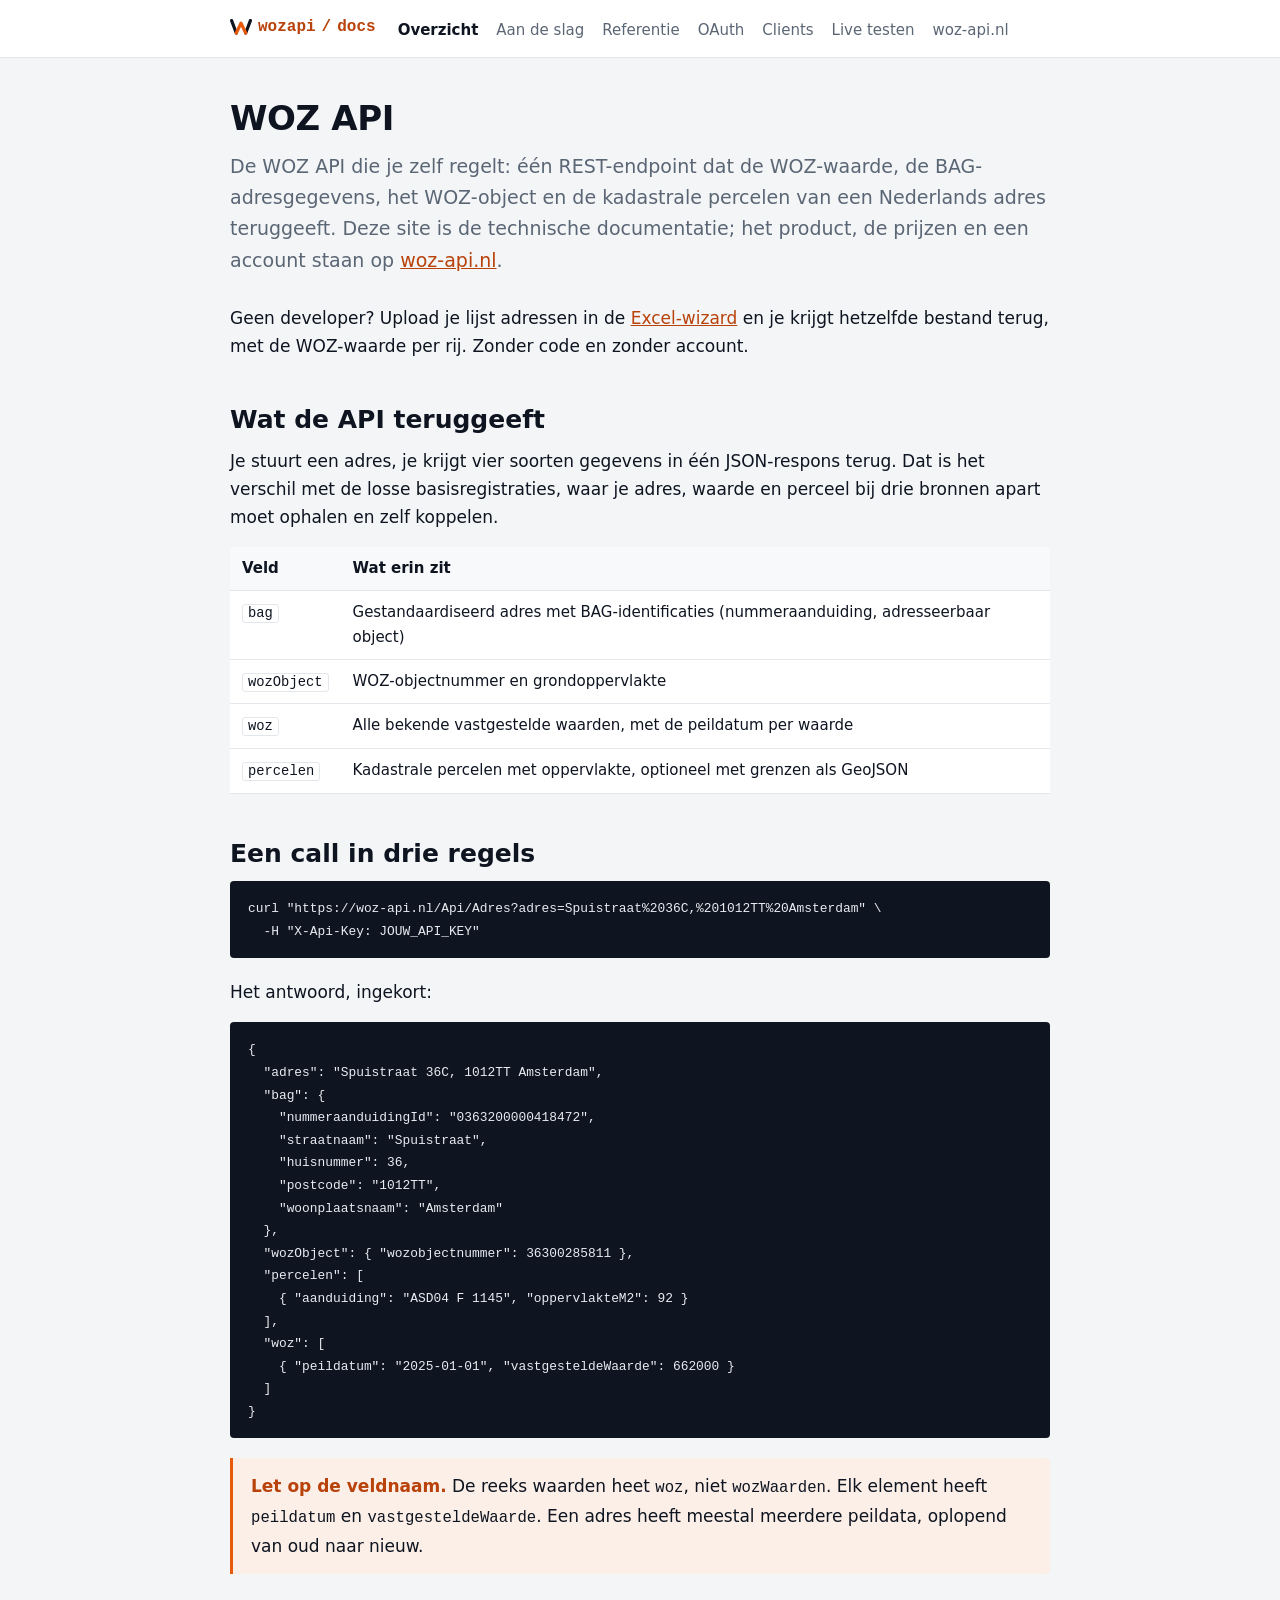
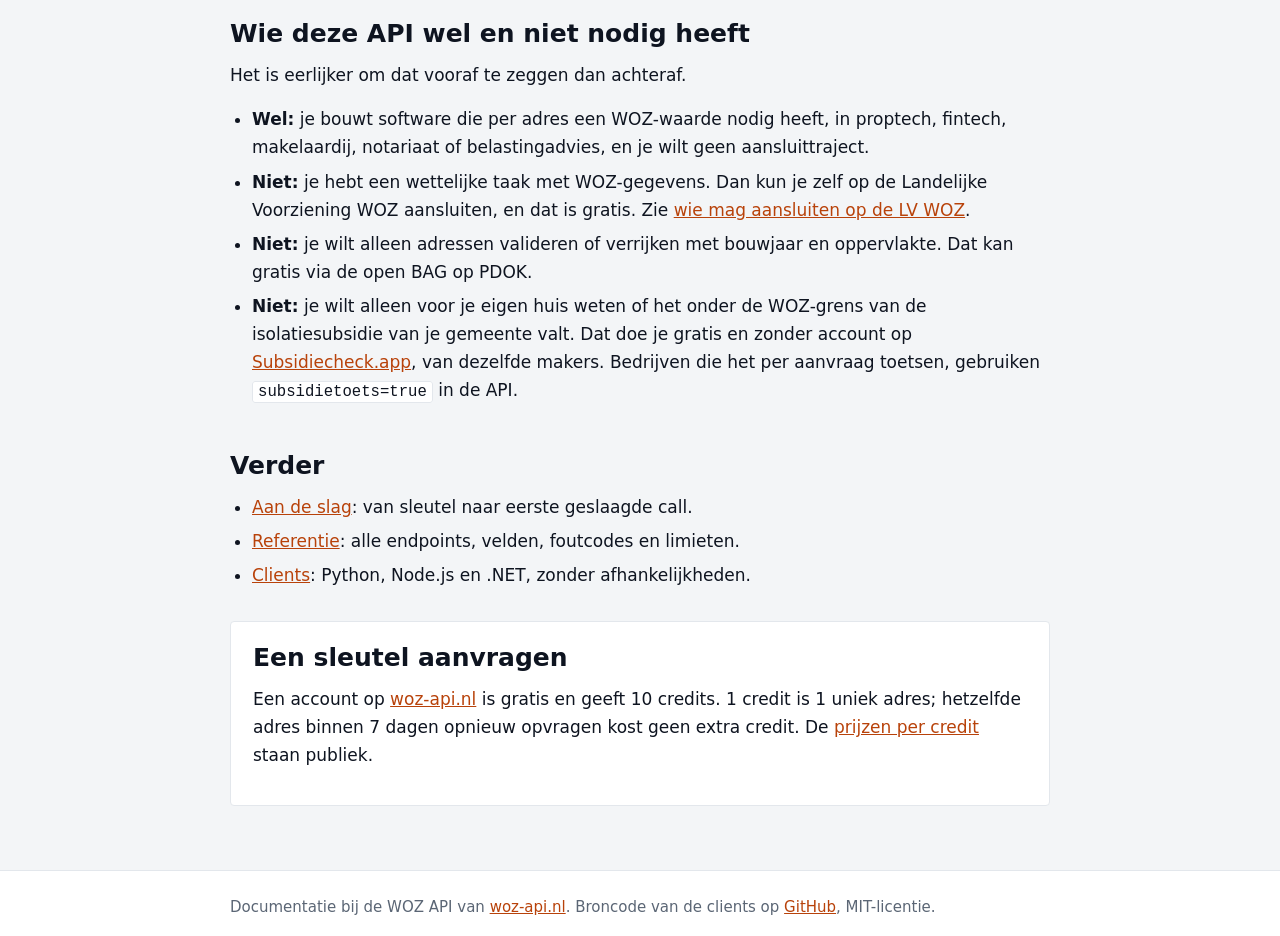
==== commit d4d2934b: "Wie het alleen voor het eigen huis wil weten: Subsidiecheck.app" ====
--- a/index.html
+++ b/index.html
@@ -114,6 +114,10 @@
     mag aansluiten op de LV WOZ</a>.</li>
   <li><strong>Niet:</strong> je wilt alleen adressen valideren of verrijken met bouwjaar en
     oppervlakte. Dat kan gratis via de open BAG op PDOK.</li>
+  <li><strong>Niet:</strong> je wilt alleen voor je eigen huis weten of het onder de WOZ-grens van
+    de isolatiesubsidie van je gemeente valt. Dat doe je gratis en zonder account op
+    <a href="https://subsidiecheck.app/">Subsidiecheck.app</a>, van dezelfde makers. Bedrijven die
+    het per aanvraag toetsen, gebruiken <code>subsidietoets=true</code> in de API.</li>
 </ul>
 
 <h2>Verder</h2>
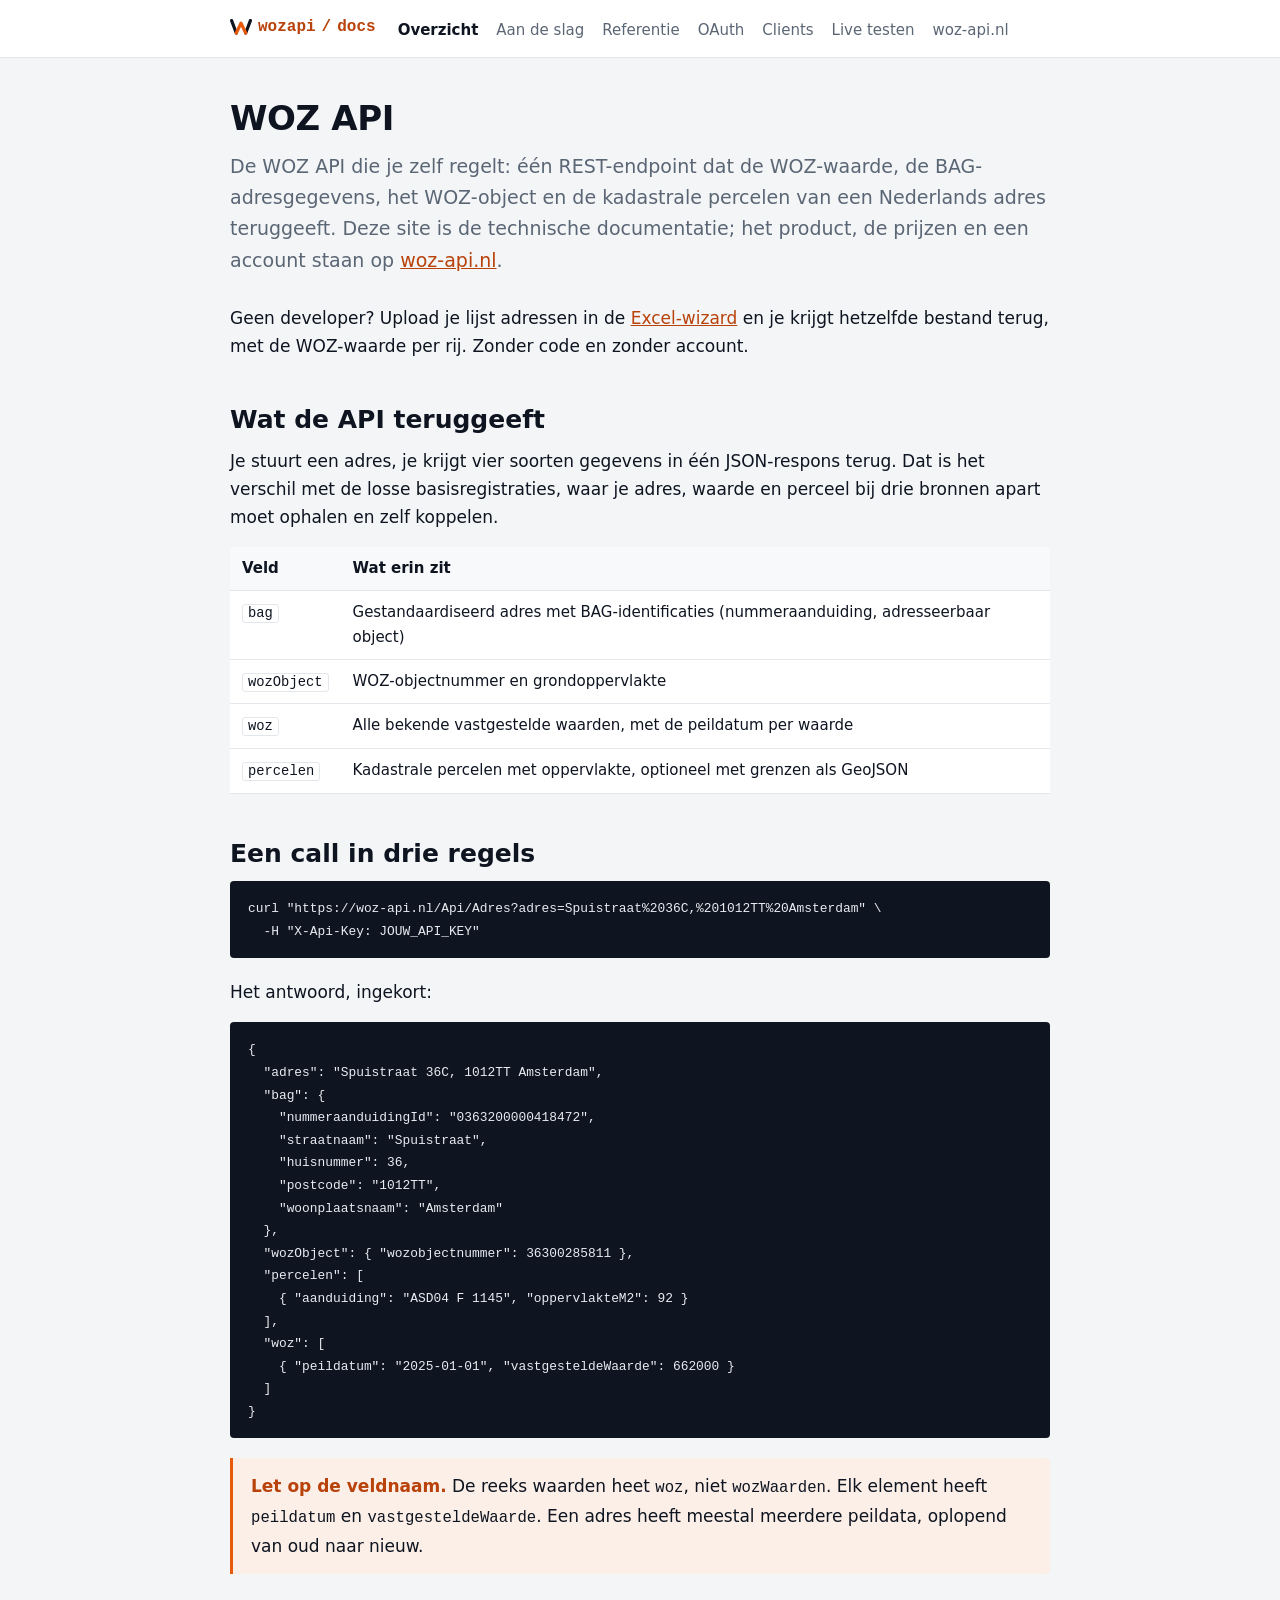
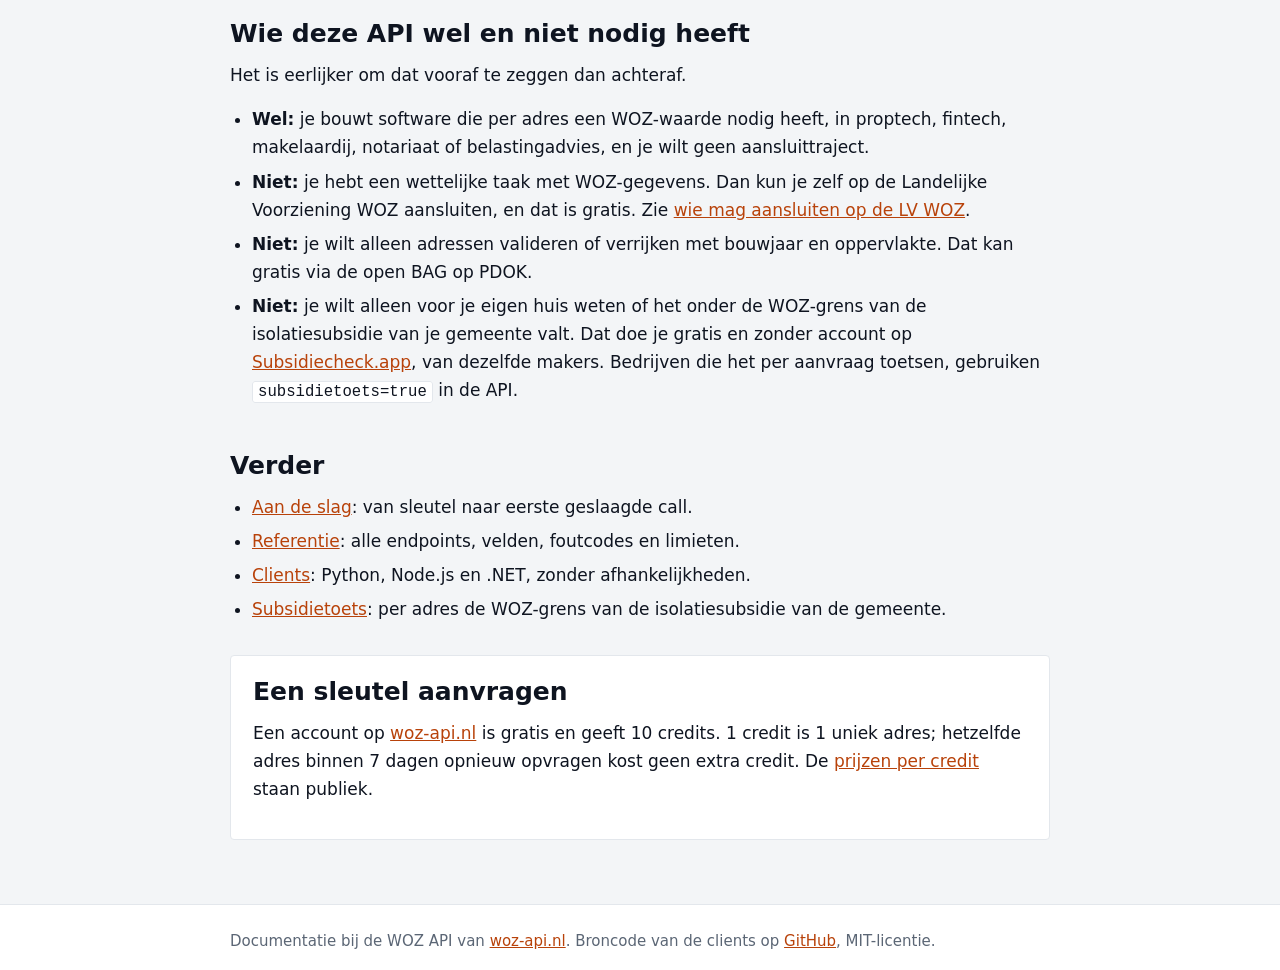
==== commit 8b8e1a49: "Subsidietoets: per adres de WOZ-grens van de isolatiesubsidie" ====
--- a/index.html
+++ b/index.html
@@ -125,6 +125,7 @@
   <li><a href="/getting-started.html">Aan de slag</a>: van sleutel naar eerste geslaagde call.</li>
   <li><a href="/reference.html">Referentie</a>: alle endpoints, velden, foutcodes en limieten.</li>
   <li><a href="/clients.html">Clients</a>: Python, Node.js en .NET, zonder afhankelijkheden.</li>
+  <li><a href="/subsidietoets.html">Subsidietoets</a>: per adres de WOZ-grens van de isolatiesubsidie van de gemeente.</li>
 </ul>
 
 <div class="cta">
